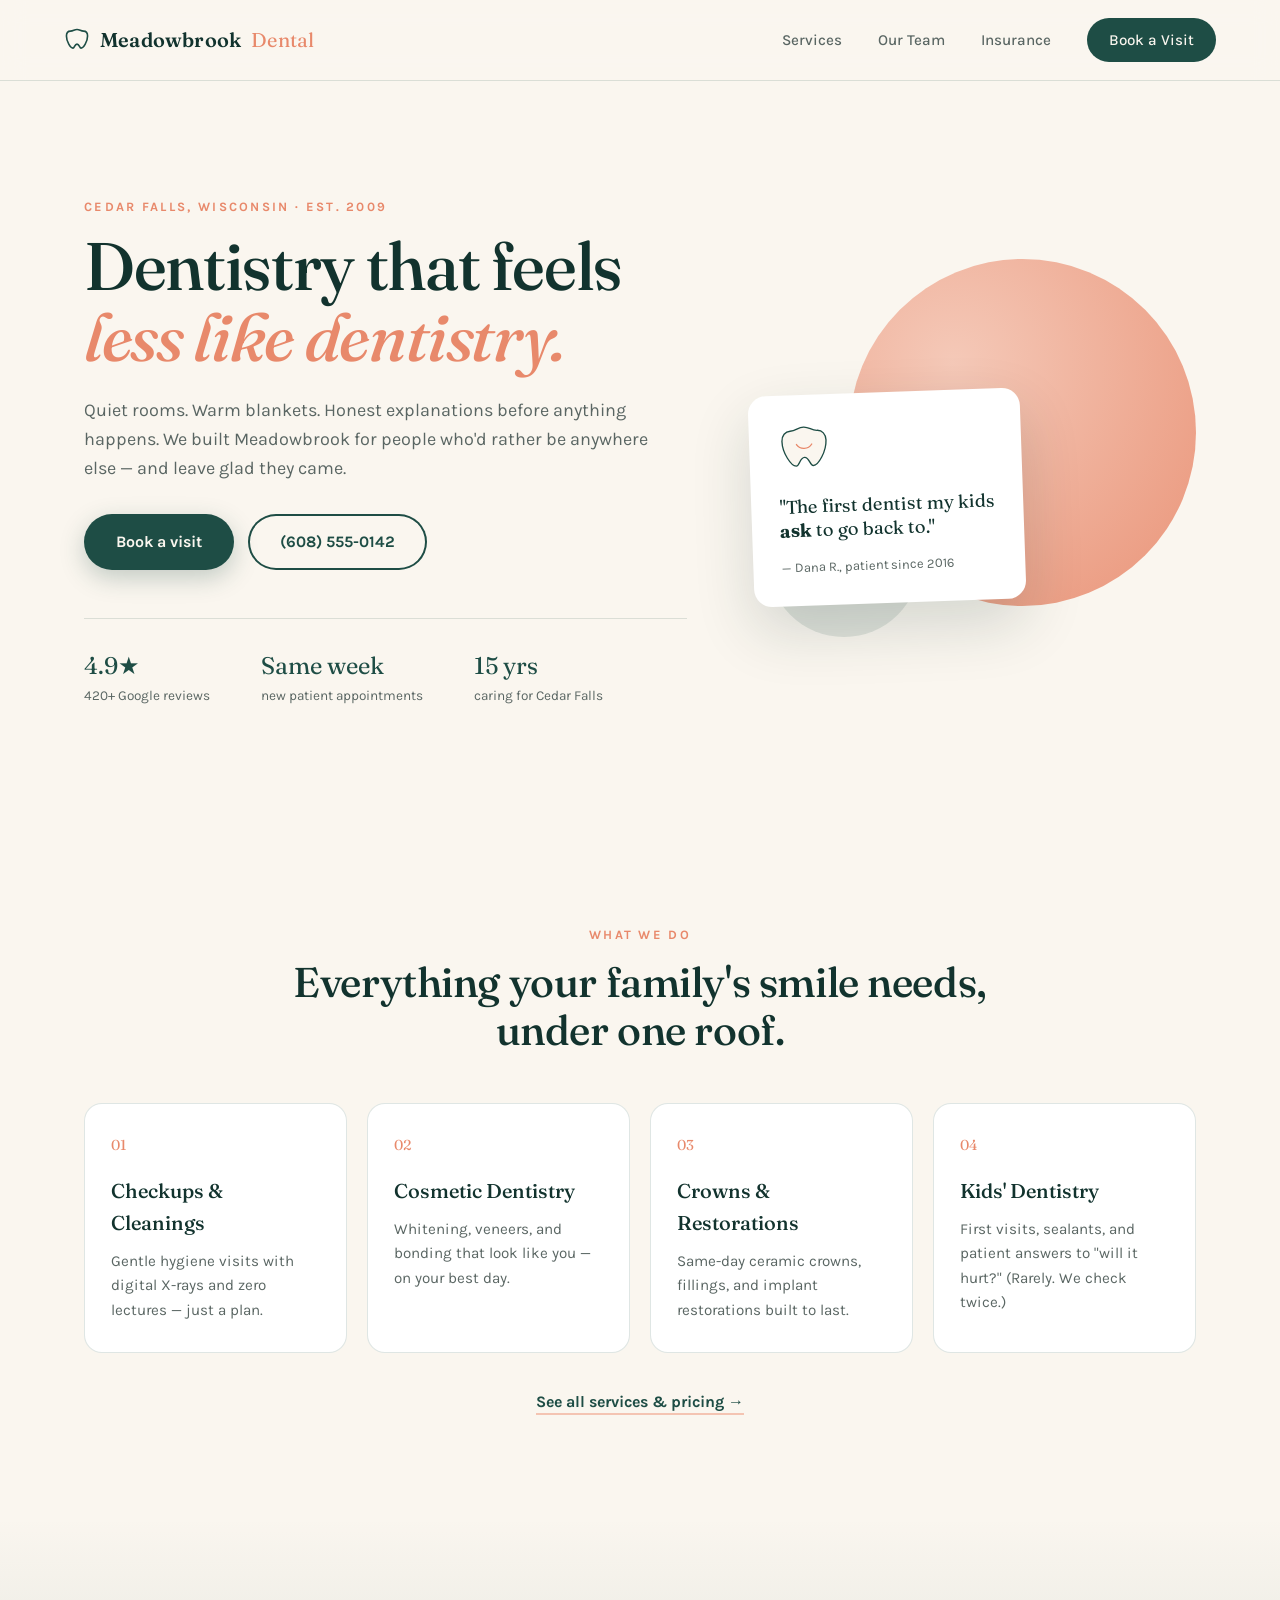
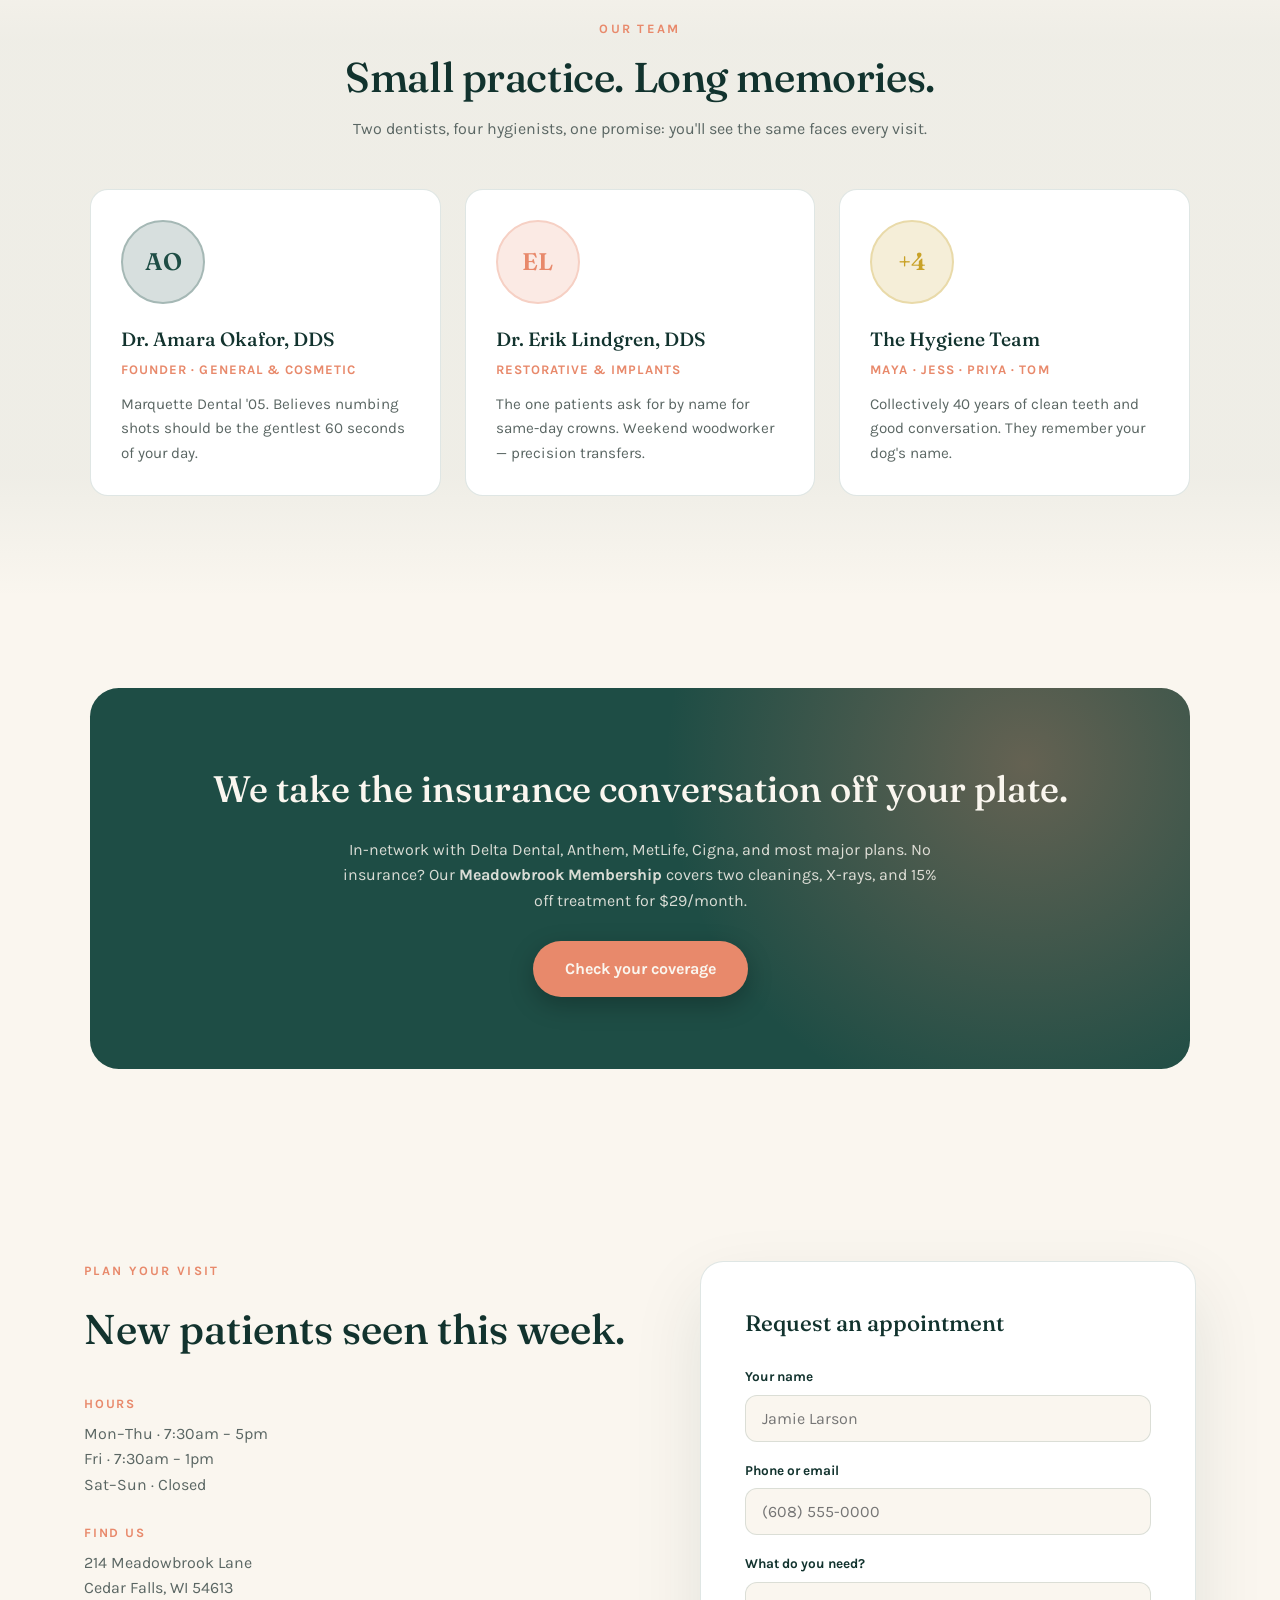
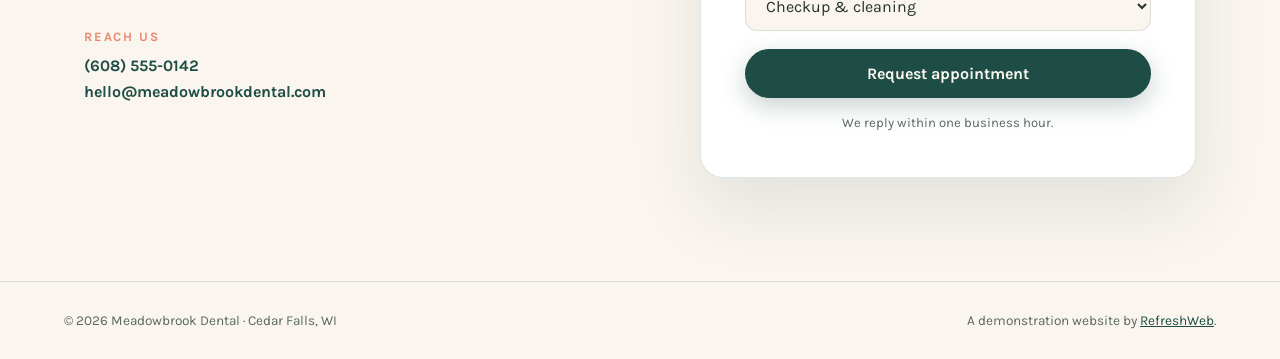
==== index.html @ e70c428e "Initial site build Co-Authored-By: Claude Fable 5 <noreply@anthropic.com>" ====
<!DOCTYPE html>
<html lang="en">
<head>
  <meta charset="UTF-8">
  <meta name="viewport" content="width=device-width, initial-scale=1.0">
  <title>Meadowbrook Dental — Gentle, modern dentistry in Cedar Falls</title>
  <meta name="description" content="Family and cosmetic dentistry in Cedar Falls, WI. Same-week appointments, most insurance accepted, and a team that remembers your name.">
  <link rel="preconnect" href="https://fonts.googleapis.com">
  <link rel="preconnect" href="https://fonts.gstatic.com" crossorigin>
  <link href="https://fonts.googleapis.com/css2?family=Fraunces:opsz,wght@9..144,300;9..144,400;9..144,500;9..144,600&family=Karla:wght@400;500;700&display=swap" rel="stylesheet">
  <link rel="stylesheet" href="styles.css">
  <script>document.documentElement.classList.add("js")</script>
</head>
<body>

  <header class="site-header" id="site-header">
    <a href="index.html" class="brand" id="brand-logo">
      <svg class="brand-mark" viewBox="0 0 32 32" aria-hidden="true">
        <path d="M16 3c-3.5 0-4.5 2-8 2C5 5 3 7.5 3 11c0 7 5 15 8 15 2 0 2-5 5-5s3 5 5 5c3 0 8-8 8-15 0-3.5-2-6-5-6-3.5 0-4.5-2-8-2z" fill="none" stroke="currentColor" stroke-width="2" stroke-linejoin="round"/>
      </svg>
      Meadowbrook<span>Dental</span>
    </a>
    <nav class="site-nav" id="site-nav">
      <a href="services.html">Services</a>
      <a href="index.html#home-team">Our Team</a>
      <a href="index.html#home-insurance">Insurance</a>
      <a href="index.html#home-visit" class="nav-cta">Book a Visit</a>
    </nav>
    <button class="nav-toggle" id="nav-toggle" aria-label="Menu">
      <span></span><span></span>
    </button>
  </header>

  <main>

    <!-- ============ HERO ============ -->
    <section class="hero" id="home-hero">
      <div class="hero-inner">
        <p class="eyebrow reveal">Cedar Falls, Wisconsin · Est. 2009</p>
        <h1 class="reveal">Dentistry that feels<br><em>less like dentistry.</em></h1>
        <p class="hero-lede reveal">Quiet rooms. Warm blankets. Honest explanations before anything happens.
        We built Meadowbrook for people who'd rather be anywhere else — and leave glad they came.</p>
        <div class="hero-actions reveal">
          <a href="#home-visit" class="btn btn-primary">Book a visit</a>
          <a href="tel:+16085550142" class="btn btn-ghost">(608) 555-0142</a>
        </div>
        <dl class="hero-stats reveal">
          <div><dt>4.9★</dt><dd>420+ Google reviews</dd></div>
          <div><dt>Same week</dt><dd>new patient appointments</dd></div>
          <div><dt>15 yrs</dt><dd>caring for Cedar Falls</dd></div>
        </dl>
      </div>
      <div class="hero-art" aria-hidden="true">
        <div class="art-circle art-circle-1"></div>
        <div class="art-circle art-circle-2"></div>
        <div class="art-card">
          <svg viewBox="0 0 120 120" class="art-tooth">
            <path d="M60 14c-13 0-17 8-30 8-11 0-19 9-19 22 0 26 19 56 30 56 8 0 8-19 19-19s11 19 19 19c11 0 30-30 30-56 0-13-8-22-19-22-13 0-17-8-30-8z"
              fill="var(--cream)" stroke="var(--spruce)" stroke-width="3" stroke-linejoin="round"/>
            <path d="M43 52c4 6 10 9 17 9s13-3 17-9" fill="none" stroke="var(--coral)" stroke-width="3" stroke-linecap="round"/>
          </svg>
          <p>"The first dentist my kids<br><strong>ask</strong> to go back to."</p>
          <span>— Dana R., patient since 2016</span>
        </div>
      </div>
    </section>

    <!-- ============ SERVICES ============ -->
    <section class="services" id="home-services">
      <div class="section-head">
        <p class="eyebrow reveal">What we do</p>
        <h2 class="reveal">Everything your family's smile needs, under one roof.</h2>
      </div>
      <div class="services-grid">
        <a class="service-card reveal" href="services.html#svc-checkups">
          <span class="service-num">01</span>
          <h3>Checkups &amp; Cleanings</h3>
          <p>Gentle hygiene visits with digital X-rays and zero lectures — just a plan.</p>
        </a>
        <a class="service-card reveal" href="services.html#svc-cosmetic">
          <span class="service-num">02</span>
          <h3>Cosmetic Dentistry</h3>
          <p>Whitening, veneers, and bonding that look like you — on your best day.</p>
        </a>
        <a class="service-card reveal" href="services.html#svc-restorative">
          <span class="service-num">03</span>
          <h3>Crowns &amp; Restorations</h3>
          <p>Same-day ceramic crowns, fillings, and implant restorations built to last.</p>
        </a>
        <a class="service-card reveal" href="services.html#svc-kids">
          <span class="service-num">04</span>
          <h3>Kids' Dentistry</h3>
          <p>First visits, sealants, and patient answers to "will it hurt?" (Rarely. We check twice.)</p>
        </a>
      </div>
      <a href="services.html" class="text-link reveal">See all services &amp; pricing →</a>
    </section>

    <!-- ============ TEAM ============ -->
    <section class="team" id="home-team">
      <div class="section-head">
        <p class="eyebrow reveal">Our team</p>
        <h2 class="reveal">Small practice. Long memories.</h2>
        <p class="section-lede reveal">Two dentists, four hygienists, one promise: you'll see the same faces every visit.</p>
      </div>
      <div class="team-grid">
        <article class="team-card reveal" id="team-dr-okafor">
          <div class="team-photo" style="--tint: var(--spruce)"><span>AO</span></div>
          <h3>Dr. Amara Okafor, DDS</h3>
          <p class="team-role">Founder · General &amp; Cosmetic</p>
          <p>Marquette Dental '05. Believes numbing shots should be the gentlest 60 seconds of your day.</p>
        </article>
        <article class="team-card reveal" id="team-dr-lindgren">
          <div class="team-photo" style="--tint: var(--coral)"><span>EL</span></div>
          <h3>Dr. Erik Lindgren, DDS</h3>
          <p class="team-role">Restorative &amp; Implants</p>
          <p>The one patients ask for by name for same-day crowns. Weekend woodworker — precision transfers.</p>
        </article>
        <article class="team-card reveal" id="team-hygiene">
          <div class="team-photo" style="--tint: var(--gold)"><span>+4</span></div>
          <h3>The Hygiene Team</h3>
          <p class="team-role">Maya · Jess · Priya · Tom</p>
          <p>Collectively 40 years of clean teeth and good conversation. They remember your dog's name.</p>
        </article>
      </div>
    </section>

    <!-- ============ INSURANCE ============ -->
    <section class="insurance" id="home-insurance">
      <div class="insurance-inner reveal">
        <h2>We take the insurance conversation off your plate.</h2>
        <p>In-network with Delta Dental, Anthem, MetLife, Cigna, and most major plans.
          No insurance? Our <strong>Meadowbrook Membership</strong> covers two cleanings,
          X-rays, and 15% off treatment for $29/month.</p>
        <a href="#home-visit" class="btn btn-primary">Check your coverage</a>
      </div>
    </section>

    <!-- ============ VISIT / CONTACT ============ -->
    <section class="visit" id="home-visit">
      <div class="visit-info">
        <p class="eyebrow reveal">Plan your visit</p>
        <h2 class="reveal">New patients seen this week.</h2>
        <div class="visit-details reveal" id="home-hours">
          <div>
            <h4>Hours</h4>
            <p>Mon–Thu · 7:30am – 5pm<br>Fri · 7:30am – 1pm<br>Sat–Sun · Closed</p>
          </div>
          <div>
            <h4>Find us</h4>
            <p id="home-address">214 Meadowbrook Lane<br>Cedar Falls, WI 54613</p>
          </div>
          <div>
            <h4>Reach us</h4>
            <p><a href="tel:+16085550142">(608) 555-0142</a><br><a href="mailto:hello@meadowbrookdental.com">hello@meadowbrookdental.com</a></p>
          </div>
        </div>
      </div>
      <form class="visit-form reveal" id="booking-form">
        <h3>Request an appointment</h3>
        <label>Your name<input type="text" name="name" required placeholder="Jamie Larson"></label>
        <label>Phone or email<input type="text" name="contact" required placeholder="(608) 555-0000"></label>
        <label>What do you need?
          <select name="type">
            <option>Checkup &amp; cleaning</option>
            <option>Something hurts</option>
            <option>Cosmetic consultation</option>
            <option>New patient visit</option>
          </select>
        </label>
        <button type="submit" class="btn btn-primary btn-block">Request appointment</button>
        <p class="form-note">We reply within one business hour.</p>
      </form>
    </section>

  </main>

  <footer class="site-footer">
    <p id="footer-copyright">© <span id="year"></span> Meadowbrook Dental · Cedar Falls, WI</p>
    <p class="footer-fine">A demonstration website by <a href="https://refreshweb.io">RefreshWeb</a>.</p>
  </footer>

  <script src="app.js"></script>
</body>
</html>
---- styles.css ----
/* ————— Meadowbrook Dental — calm editorial —————
   Palette: warm cream / deep spruce / soft coral / muted gold
   Type: Fraunces (display) + Karla (body)                    */

:root {
  --cream:      #FAF6EF;
  --cream-deep: #F1EADF;
  --spruce:     #1E4D45;
  --spruce-ink: #12332E;
  --coral:      #E8896B;
  --coral-soft: #F4C4B2;
  --gold:       #C9A227;
  --ink:        #26302E;
  --ink-soft:   #5A6663;
  --line:       rgba(30, 77, 69, 0.14);
  --radius:     18px;
  --font-display: "Fraunces", Georgia, serif;
  --font-body:    "Karla", -apple-system, sans-serif;
}

* { margin: 0; padding: 0; box-sizing: border-box; }

html { scroll-behavior: smooth; }

body {
  font-family: var(--font-body);
  background: var(--cream);
  color: var(--ink);
  line-height: 1.6;
  -webkit-font-smoothing: antialiased;
}

h1, h2, h3 { font-family: var(--font-display); font-weight: 500; color: var(--spruce-ink); }

em { font-style: italic; color: var(--coral); }

a { color: inherit; }

/* ————— Header ————— */
.site-header {
  position: sticky; top: 0; z-index: 40;
  display: flex; align-items: center; justify-content: space-between;
  padding: 18px clamp(20px, 5vw, 64px);
  background: color-mix(in srgb, var(--cream) 88%, transparent);
  backdrop-filter: blur(12px);
  border-bottom: 1px solid var(--line);
}

.brand {
  display: flex; align-items: center; gap: 10px;
  font-family: var(--font-display); font-size: 1.25rem; font-weight: 600;
  color: var(--spruce-ink); text-decoration: none; letter-spacing: 0.01em;
}
.brand span { color: var(--coral); font-weight: 400; }
.brand-mark { width: 26px; height: 26px; color: var(--spruce); }

.site-nav { display: flex; align-items: center; gap: clamp(18px, 3vw, 36px); }
.site-nav a {
  text-decoration: none; font-weight: 500; font-size: 0.95rem; color: var(--ink-soft);
  transition: color 0.2s;
}
.site-nav a:hover { color: var(--spruce); }

.nav-cta {
  color: var(--cream) !important;
  background: var(--spruce);
  padding: 10px 22px; border-radius: 999px;
  transition: transform 0.2s ease, background 0.2s !important;
}
.nav-cta:hover { background: var(--spruce-ink); transform: translateY(-1px); }

.nav-toggle { display: none; }

/* ————— Buttons ————— */
.btn {
  display: inline-block; text-decoration: none; text-align: center;
  font-family: var(--font-body); font-weight: 700; font-size: 1rem;
  padding: 15px 32px; border-radius: 999px; border: none; cursor: pointer;
  transition: transform 0.2s ease, box-shadow 0.2s ease, background 0.2s;
}
.btn-primary {
  background: var(--spruce); color: var(--cream);
  box-shadow: 0 8px 24px rgba(30, 77, 69, 0.25);
}
.btn-primary:hover { background: var(--spruce-ink); transform: translateY(-2px); }
.btn-ghost {
  background: transparent; color: var(--spruce);
  box-shadow: inset 0 0 0 2px var(--spruce);
}
.btn-ghost:hover { background: rgba(30, 77, 69, 0.06); }
.btn-block { width: 100%; }

.eyebrow {
  font-size: 0.8rem; font-weight: 700; letter-spacing: 0.18em;
  text-transform: uppercase; color: var(--coral);
  margin-bottom: 14px;
}

.text-link {
  font-weight: 700; color: var(--spruce); text-decoration: none;
  border-bottom: 2px solid var(--coral-soft); padding-bottom: 2px;
  transition: border-color 0.2s;
}
.text-link:hover { border-color: var(--coral); }

/* ————— Hero ————— */
.hero {
  display: grid; grid-template-columns: 1.15fr 0.85fr; align-items: center;
  gap: clamp(24px, 5vw, 72px);
  padding: clamp(56px, 9vw, 120px) clamp(20px, 5vw, 64px);
  max-width: 1240px; margin: 0 auto;
}

.hero h1 {
  font-size: clamp(2.4rem, 5.4vw, 4.2rem);
  line-height: 1.05; letter-spacing: -0.02em; margin-bottom: 24px;
}

.hero-lede {
  font-size: 1.125rem; color: var(--ink-soft); max-width: 52ch; margin-bottom: 32px;
}

.hero-actions { display: flex; gap: 14px; flex-wrap: wrap; margin-bottom: 48px; }

.hero-stats {
  display: flex; gap: clamp(24px, 4vw, 56px); flex-wrap: wrap;
  border-top: 1px solid var(--line); padding-top: 28px;
}
.hero-stats dt { font-family: var(--font-display); font-size: 1.5rem; color: var(--spruce); }
.hero-stats dd { font-size: 0.85rem; color: var(--ink-soft); }

/* hero art */
.hero-art { position: relative; min-height: 420px; }
.art-circle { position: absolute; border-radius: 50%; }
.art-circle-1 {
  width: 78%; aspect-ratio: 1; right: 0; top: 4%;
  background: radial-gradient(circle at 30% 30%, var(--coral-soft), var(--coral));
  opacity: 0.9;
}
.art-circle-2 {
  width: 34%; aspect-ratio: 1; left: 4%; bottom: 6%;
  background: var(--spruce); opacity: 0.12;
}
.art-card {
  position: absolute; left: 0; bottom: 14%;
  background: #fff; border-radius: var(--radius);
  padding: 26px 28px; max-width: 300px;
  box-shadow: 0 24px 60px rgba(18, 51, 46, 0.16);
  transform: rotate(-2deg);
}
.art-tooth { width: 54px; margin-bottom: 12px; }
.art-card p { font-family: var(--font-display); font-size: 1.15rem; line-height: 1.35; color: var(--spruce-ink); margin-bottom: 10px; }
.art-card span { font-size: 0.82rem; color: var(--ink-soft); }

/* ————— Sections shared ————— */
section { scroll-margin-top: 90px; }

.section-head { max-width: 720px; margin: 0 auto 48px; text-align: center; }
.section-head h2 { font-size: clamp(1.8rem, 3.6vw, 2.6rem); line-height: 1.15; letter-spacing: -0.01em; }
.section-lede { color: var(--ink-soft); margin-top: 14px; }

/* ————— Services ————— */
.services { padding: clamp(56px, 8vw, 110px) clamp(20px, 5vw, 64px); max-width: 1240px; margin: 0 auto; text-align: center; }

.services-grid {
  display: grid; grid-template-columns: repeat(auto-fit, minmax(240px, 1fr));
  gap: 20px; margin-bottom: 36px; text-align: left;
}

.service-card {
  background: #fff; border-radius: var(--radius); padding: 30px 26px;
  text-decoration: none; border: 1px solid var(--line);
  transition: transform 0.25s ease, box-shadow 0.25s ease;
}
.service-card:hover { transform: translateY(-6px); box-shadow: 0 20px 44px rgba(18, 51, 46, 0.12); }
.service-num {
  font-family: var(--font-display); font-size: 0.9rem; color: var(--coral);
  display: block; margin-bottom: 18px;
}
.service-card h3 { font-size: 1.25rem; margin-bottom: 10px; }
.service-card p { font-size: 0.95rem; color: var(--ink-soft); }

/* ————— Team ————— */
.team {
  background: linear-gradient(180deg, transparent, rgba(30, 77, 69, 0.05) 18%, rgba(30, 77, 69, 0.05) 82%, transparent);
  padding: clamp(56px, 8vw, 110px) clamp(20px, 5vw, 64px);
}
.team-grid {
  display: grid; grid-template-columns: repeat(auto-fit, minmax(260px, 1fr));
  gap: 24px; max-width: 1100px; margin: 0 auto;
}
.team-card { background: #fff; border-radius: var(--radius); padding: 30px; border: 1px solid var(--line); }
.team-photo {
  width: 84px; height: 84px; border-radius: 50%;
  background: color-mix(in srgb, var(--tint) 18%, #fff);
  color: var(--tint);
  display: grid; place-items: center;
  font-family: var(--font-display); font-size: 1.5rem; font-weight: 600;
  margin-bottom: 20px; border: 2px solid color-mix(in srgb, var(--tint) 40%, #fff);
}
.team-card h3 { font-size: 1.2rem; margin-bottom: 4px; }
.team-role { font-size: 0.82rem; font-weight: 700; letter-spacing: 0.08em; text-transform: uppercase; color: var(--coral); margin-bottom: 12px; }
.team-card > p:last-child { font-size: 0.95rem; color: var(--ink-soft); }

/* ————— Insurance band ————— */
.insurance { padding: clamp(48px, 7vw, 90px) clamp(20px, 5vw, 64px); }
.insurance-inner {
  max-width: 1100px; margin: 0 auto; text-align: center;
  background: var(--spruce); color: var(--cream);
  border-radius: calc(var(--radius) * 1.6);
  padding: clamp(40px, 6vw, 72px) clamp(24px, 5vw, 80px);
  position: relative; overflow: hidden;
}
.insurance-inner::before {
  content: ""; position: absolute; inset: 0;
  background: radial-gradient(600px circle at 85% 20%, rgba(232, 137, 107, 0.35), transparent 60%);
}
.insurance-inner > * { position: relative; }
.insurance-inner h2 { color: var(--cream); font-size: clamp(1.6rem, 3.2vw, 2.3rem); margin-bottom: 18px; }
.insurance-inner p { max-width: 60ch; margin: 0 auto 28px; color: rgba(250, 246, 239, 0.85); }
.insurance-inner .btn-primary { background: var(--coral); box-shadow: 0 8px 24px rgba(0,0,0,0.25); }
.insurance-inner .btn-primary:hover { background: #d9744f; }

/* ————— Visit ————— */
.visit {
  display: grid; grid-template-columns: 1fr 0.9fr;
  gap: clamp(32px, 5vw, 72px);
  padding: clamp(56px, 8vw, 110px) clamp(20px, 5vw, 64px);
  max-width: 1240px; margin: 0 auto;
}
.visit h2 { font-size: clamp(1.9rem, 3.6vw, 2.6rem); margin-bottom: 32px; }
.visit-details { display: grid; gap: 26px; }
.visit-details h4 {
  font-family: var(--font-body); font-size: 0.8rem; font-weight: 700;
  letter-spacing: 0.14em; text-transform: uppercase; color: var(--coral); margin-bottom: 6px;
}
.visit-details p { color: var(--ink-soft); }
.visit-details a { color: var(--spruce); font-weight: 700; text-decoration: none; }

.visit-form {
  background: #fff; border-radius: calc(var(--radius) * 1.3);
  padding: clamp(28px, 4vw, 44px);
  border: 1px solid var(--line);
  box-shadow: 0 30px 70px rgba(18, 51, 46, 0.1);
  align-self: start;
}
.visit-form h3 { font-size: 1.4rem; margin-bottom: 24px; }
.visit-form label { display: block; font-size: 0.85rem; font-weight: 700; color: var(--spruce-ink); margin-bottom: 18px; }
.visit-form input, .visit-form select {
  width: 100%; margin-top: 7px;
  font-family: var(--font-body); font-size: 1rem; color: var(--ink);
  padding: 13px 16px; border-radius: 12px;
  border: 1.5px solid var(--line); background: var(--cream);
  transition: border-color 0.2s;
}
.visit-form input:focus, .visit-form select:focus { outline: none; border-color: var(--spruce); }
.form-note { text-align: center; font-size: 0.82rem; color: var(--ink-soft); margin-top: 14px; }

.visit-form.sent { text-align: center; }
.visit-form .sent-msg { font-family: var(--font-display); font-size: 1.3rem; color: var(--spruce); padding: 40px 0; }

/* ————— Footer ————— */
.site-footer {
  border-top: 1px solid var(--line);
  padding: 28px clamp(20px, 5vw, 64px);
  display: flex; justify-content: space-between; flex-wrap: wrap; gap: 10px;
  font-size: 0.85rem; color: var(--ink-soft);
}
.footer-fine a { color: var(--spruce); }

/* ————— Services page ————— */
.page-hero { padding: clamp(48px, 7vw, 90px) clamp(20px, 5vw, 64px) 0; max-width: 900px; margin: 0 auto; text-align: center; }
.page-hero h1 { font-size: clamp(2.2rem, 4.5vw, 3.4rem); letter-spacing: -0.02em; margin-bottom: 16px; }
.page-hero p { color: var(--ink-soft); max-width: 56ch; margin: 0 auto; }

.service-detail {
  display: grid; grid-template-columns: 0.9fr 1.1fr; gap: clamp(24px, 5vw, 64px);
  max-width: 1100px; margin: 0 auto;
  padding: clamp(40px, 6vw, 72px) clamp(20px, 5vw, 64px);
  border-bottom: 1px solid var(--line); align-items: start;
}
.service-detail:last-of-type { border-bottom: none; }
.service-detail h2 { font-size: clamp(1.6rem, 3vw, 2.2rem); position: sticky; top: 110px; }
.service-detail h2 small { display: block; font-family: var(--font-body); font-size: 0.8rem; font-weight: 700; letter-spacing: 0.16em; text-transform: uppercase; color: var(--coral); margin-bottom: 10px; }
.service-detail ul { list-style: none; display: grid; gap: 14px; }
.service-detail li {
  background: #fff; border: 1px solid var(--line); border-radius: 14px;
  padding: 18px 22px; display: flex; justify-content: space-between; gap: 16px; align-items: baseline;
}
.service-detail li strong { color: var(--spruce-ink); }
.service-detail li em { font-style: normal; color: var(--ink-soft); font-size: 0.9rem; white-space: nowrap; }

/* ————— Reveal animation ————— */
.js .reveal { opacity: 0; transform: translateY(22px); transition: opacity 0.7s ease, transform 0.7s ease; }
.reveal.in { opacity: 1; transform: none; }

/* ————— Mobile ————— */
@media (max-width: 860px) {
  .hero { grid-template-columns: 1fr; padding-top: 40px; }
  .hero-art { min-height: 340px; margin-top: 8px; }
  .visit { grid-template-columns: 1fr; }
  .service-detail { grid-template-columns: 1fr; }
  .service-detail h2 { position: static; }

  .site-nav {
    position: fixed; inset: 64px 0 auto 0; z-index: 39;
    flex-direction: column; align-items: stretch; gap: 0;
    background: var(--cream); border-bottom: 1px solid var(--line);
    display: none; padding: 8px 20px 20px;
  }
  .site-nav.open { display: flex; }
  .site-nav a { padding: 14px 4px; font-size: 1.05rem; border-bottom: 1px solid var(--line); }
  .site-nav a:last-child { border-bottom: none; }
  .nav-cta { text-align: center; margin-top: 12px; border-radius: 14px; }

  .nav-toggle {
    display: flex; flex-direction: column; gap: 5px;
    background: none; border: none; cursor: pointer; padding: 8px;
  }
  .nav-toggle span { width: 22px; height: 2px; background: var(--spruce-ink); transition: transform 0.2s; }
  .nav-toggle.open span:first-child { transform: translateY(3.5px) rotate(45deg); }
  .nav-toggle.open span:last-child { transform: translateY(-3.5px) rotate(-45deg); }
}
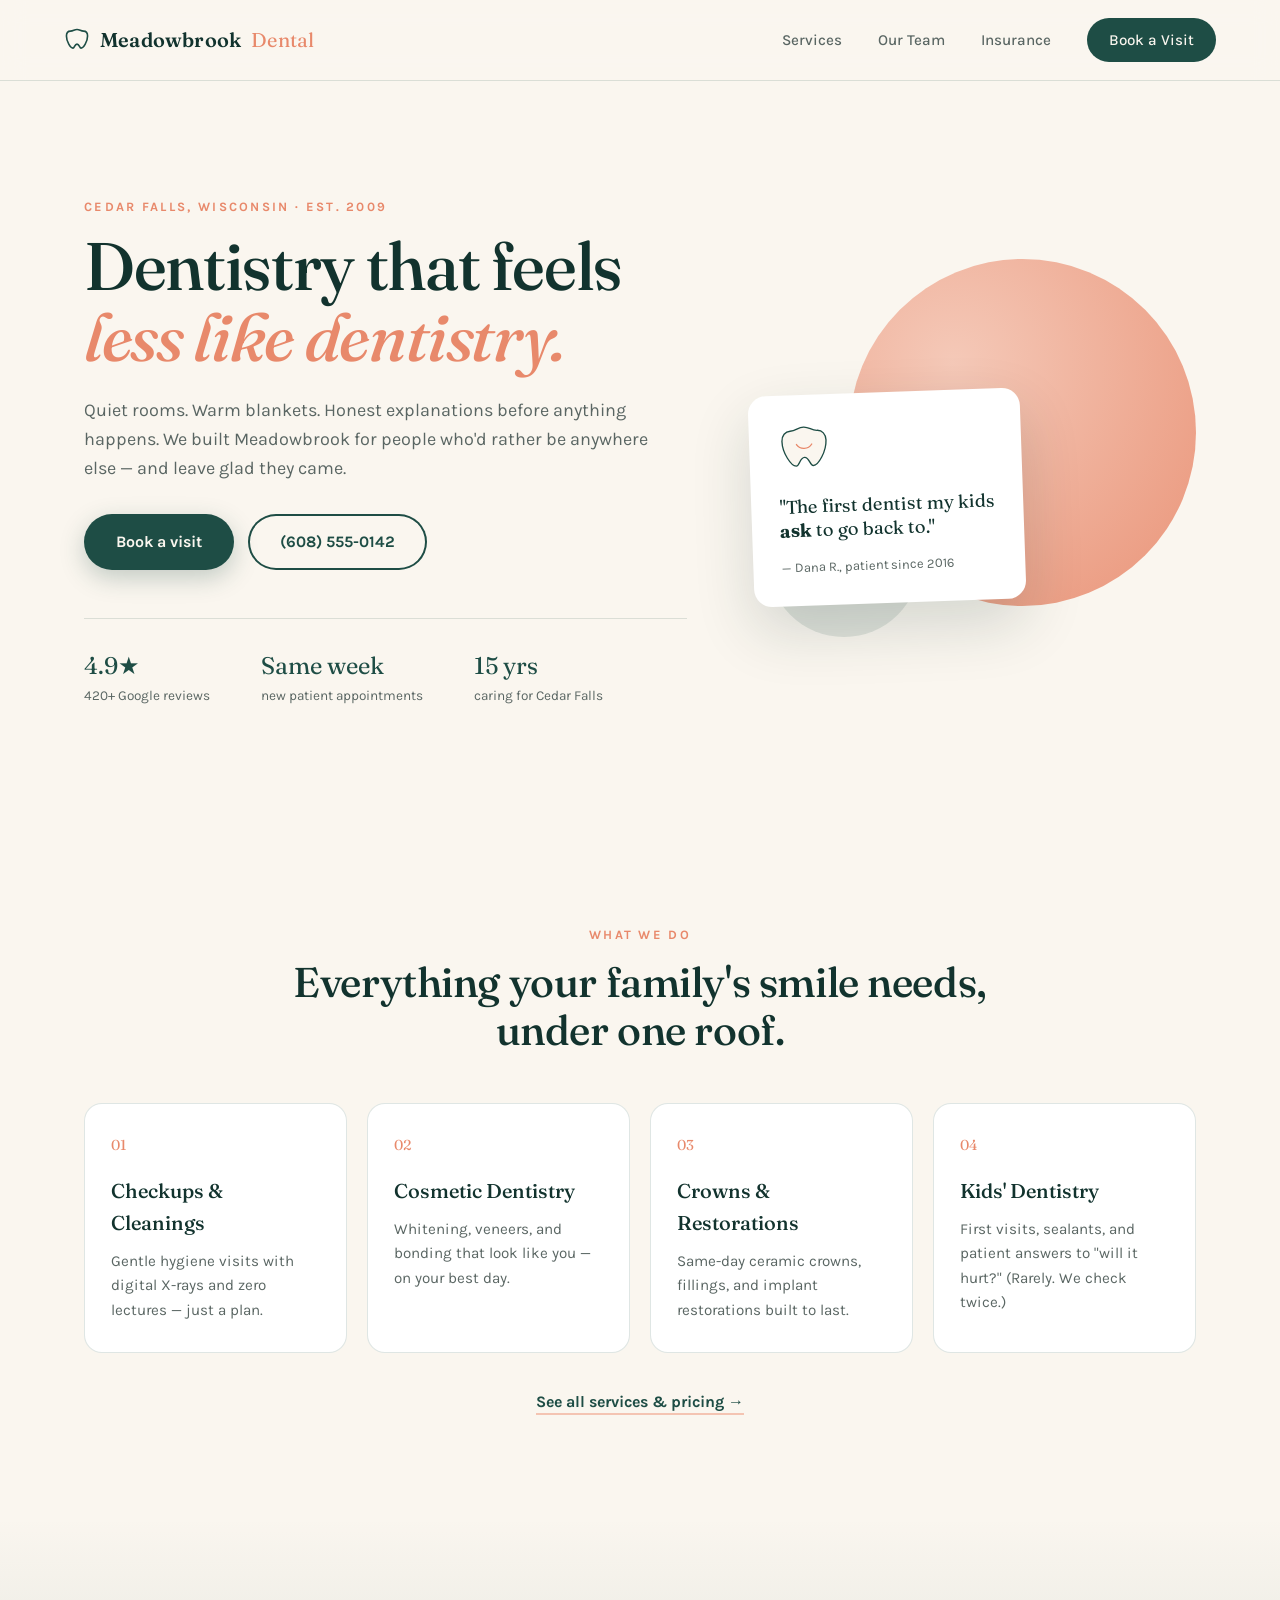
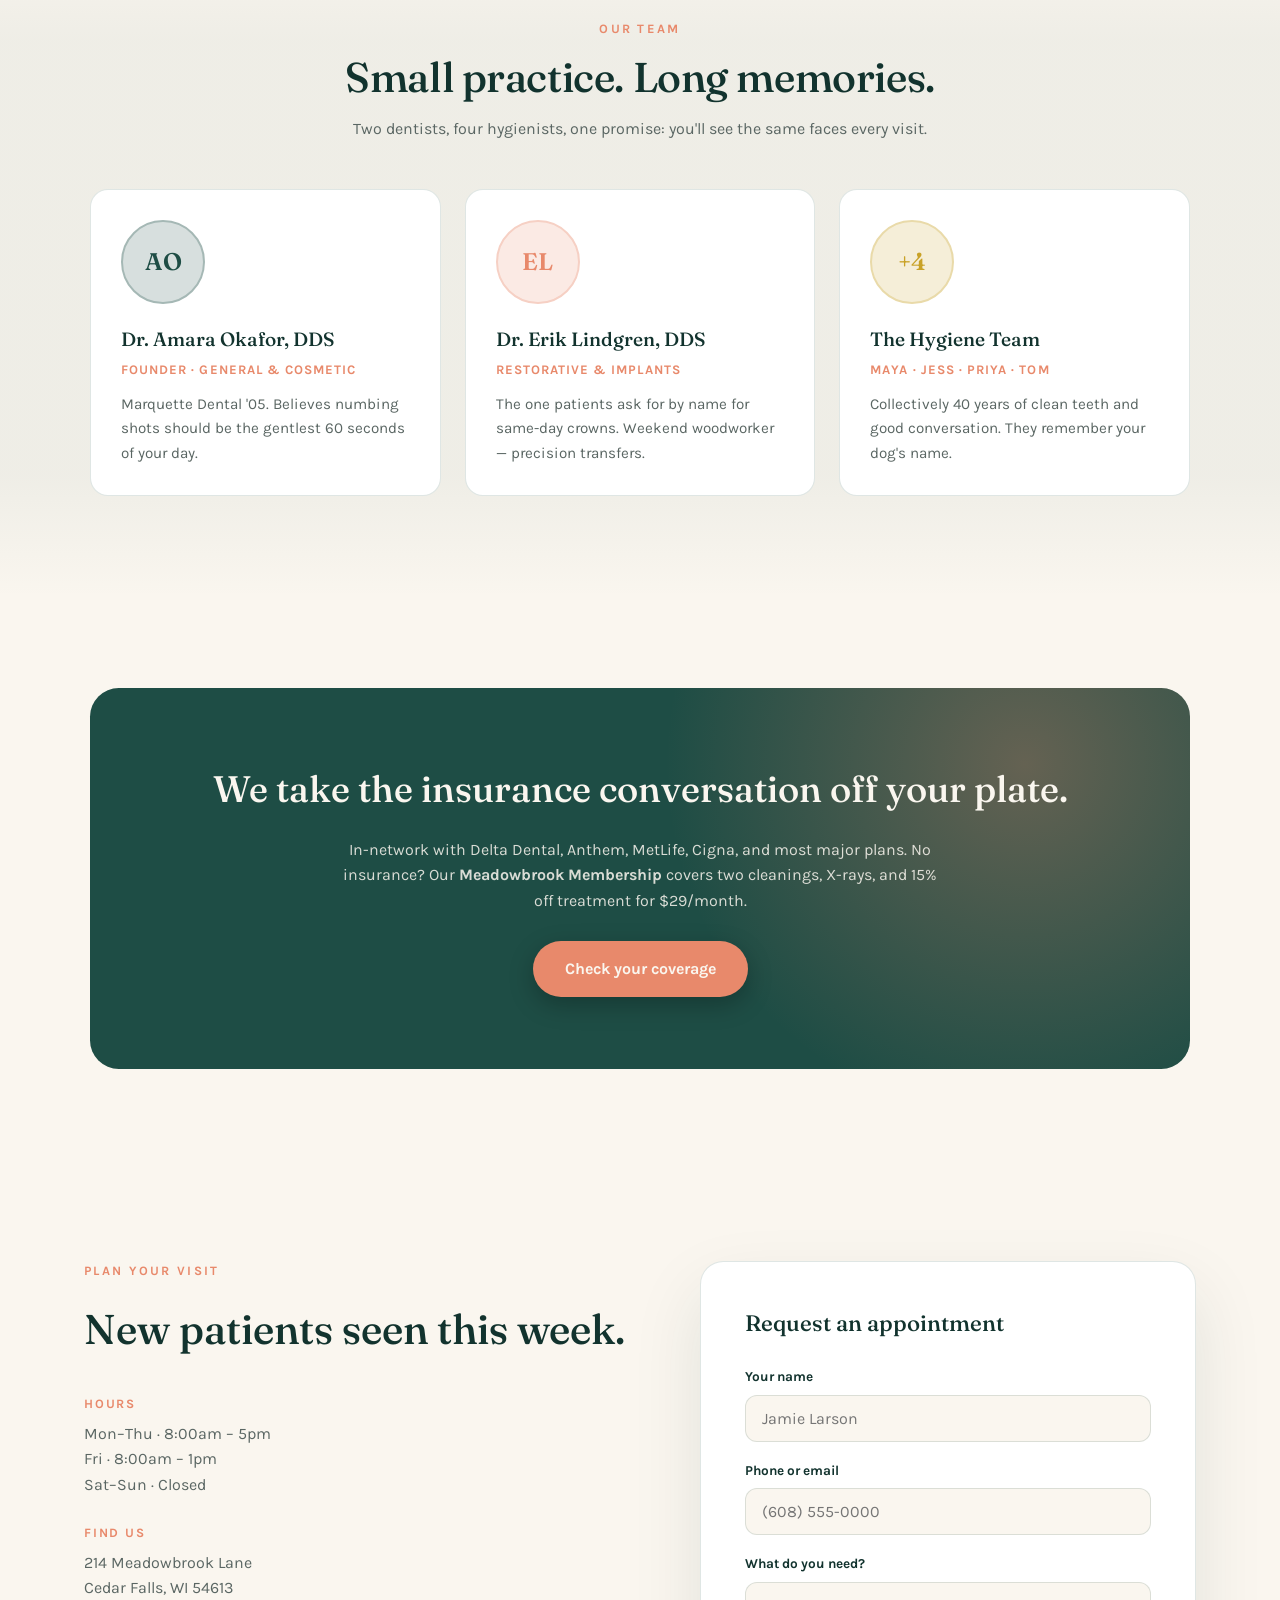
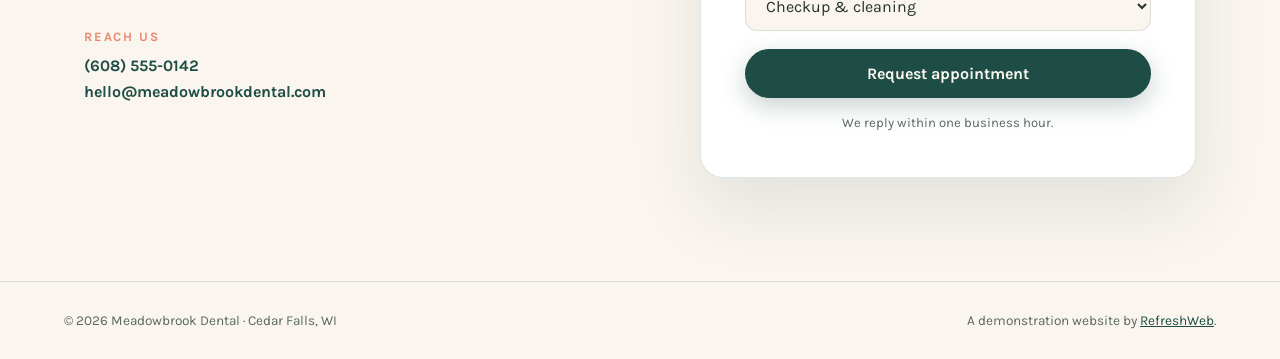
==== commit 30ea48f5: "RefreshWeb: Change opening hours from 7:30am to 8:00am in the visit/contact section" ====
--- a/index.html
+++ b/index.html
@@ -144,7 +144,7 @@
         <div class="visit-details reveal" id="home-hours">
           <div>
             <h4>Hours</h4>
-            <p>Mon–Thu · 7:30am – 5pm<br>Fri · 7:30am – 1pm<br>Sat–Sun · Closed</p>
+            <p>Mon–Thu · 8:00am – 5pm<br>Fri · 8:00am – 1pm<br>Sat–Sun · Closed</p>
           </div>
           <div>
             <h4>Find us</h4>
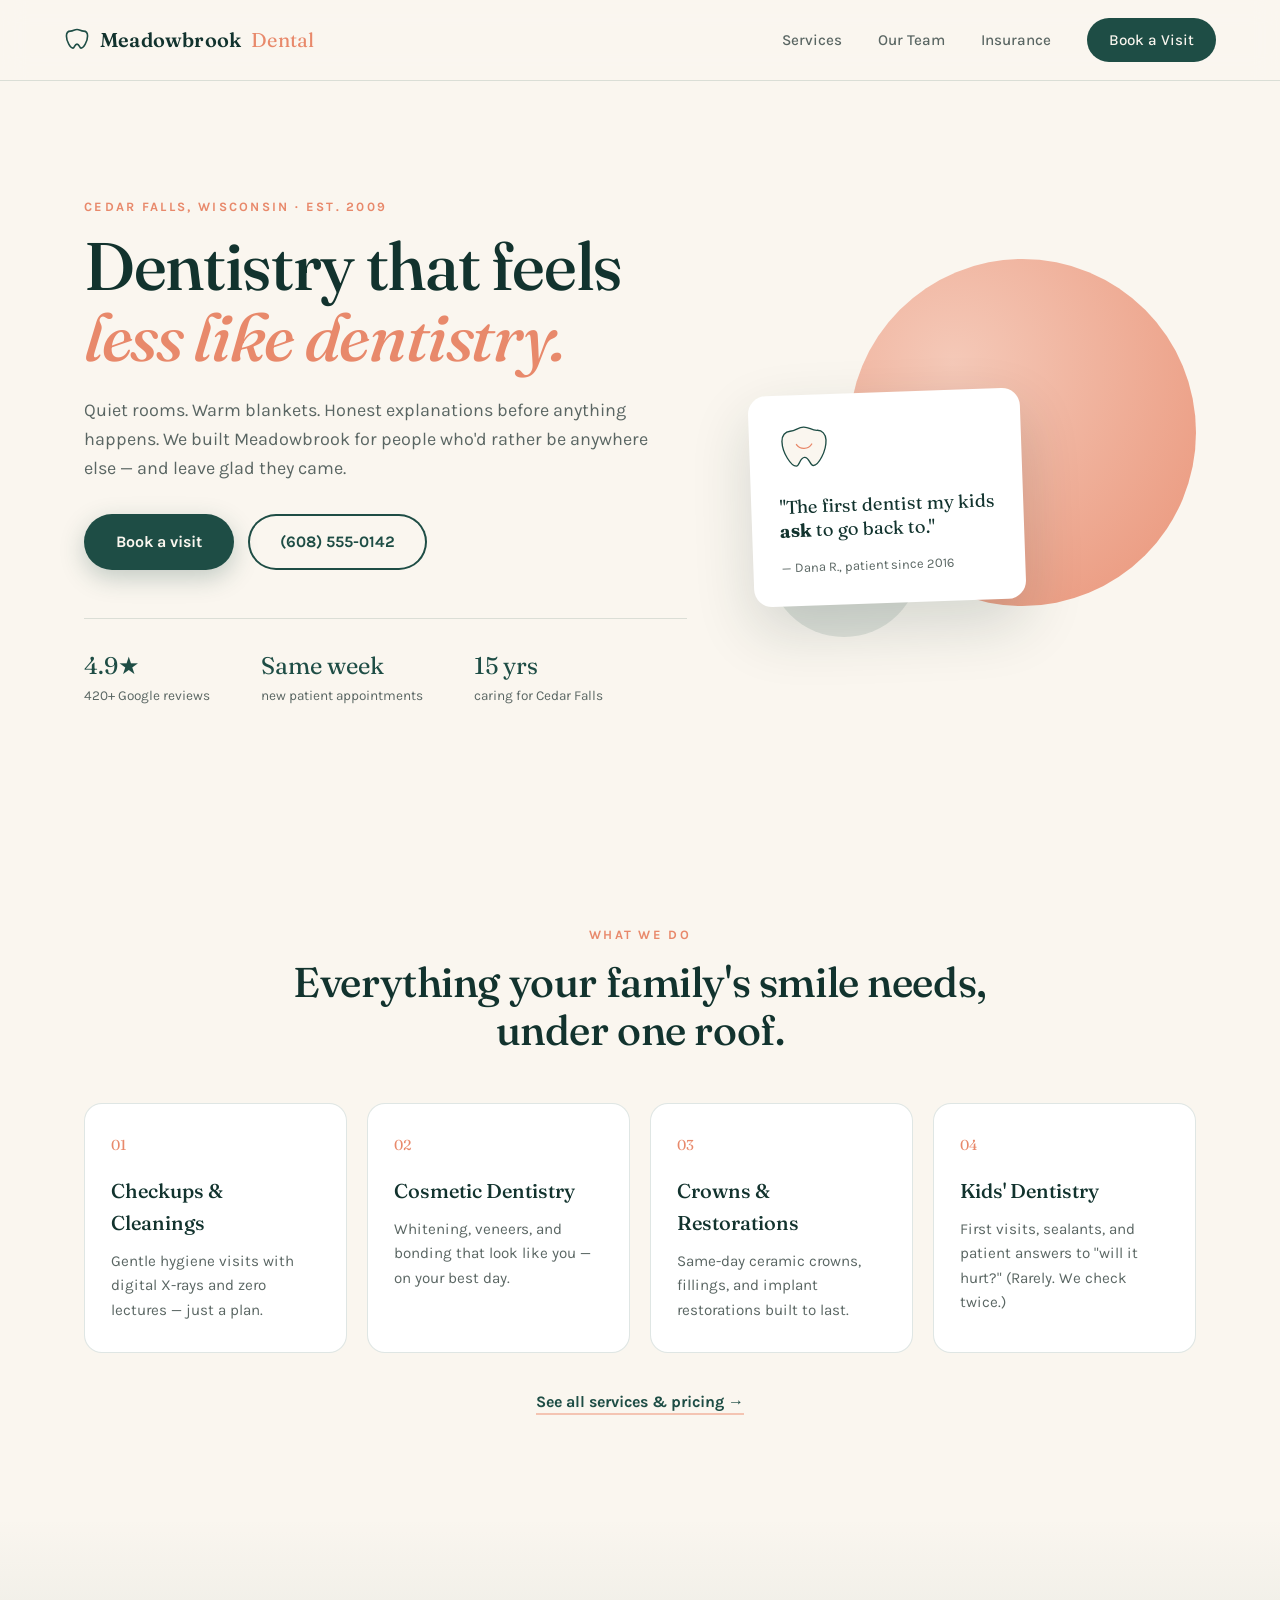
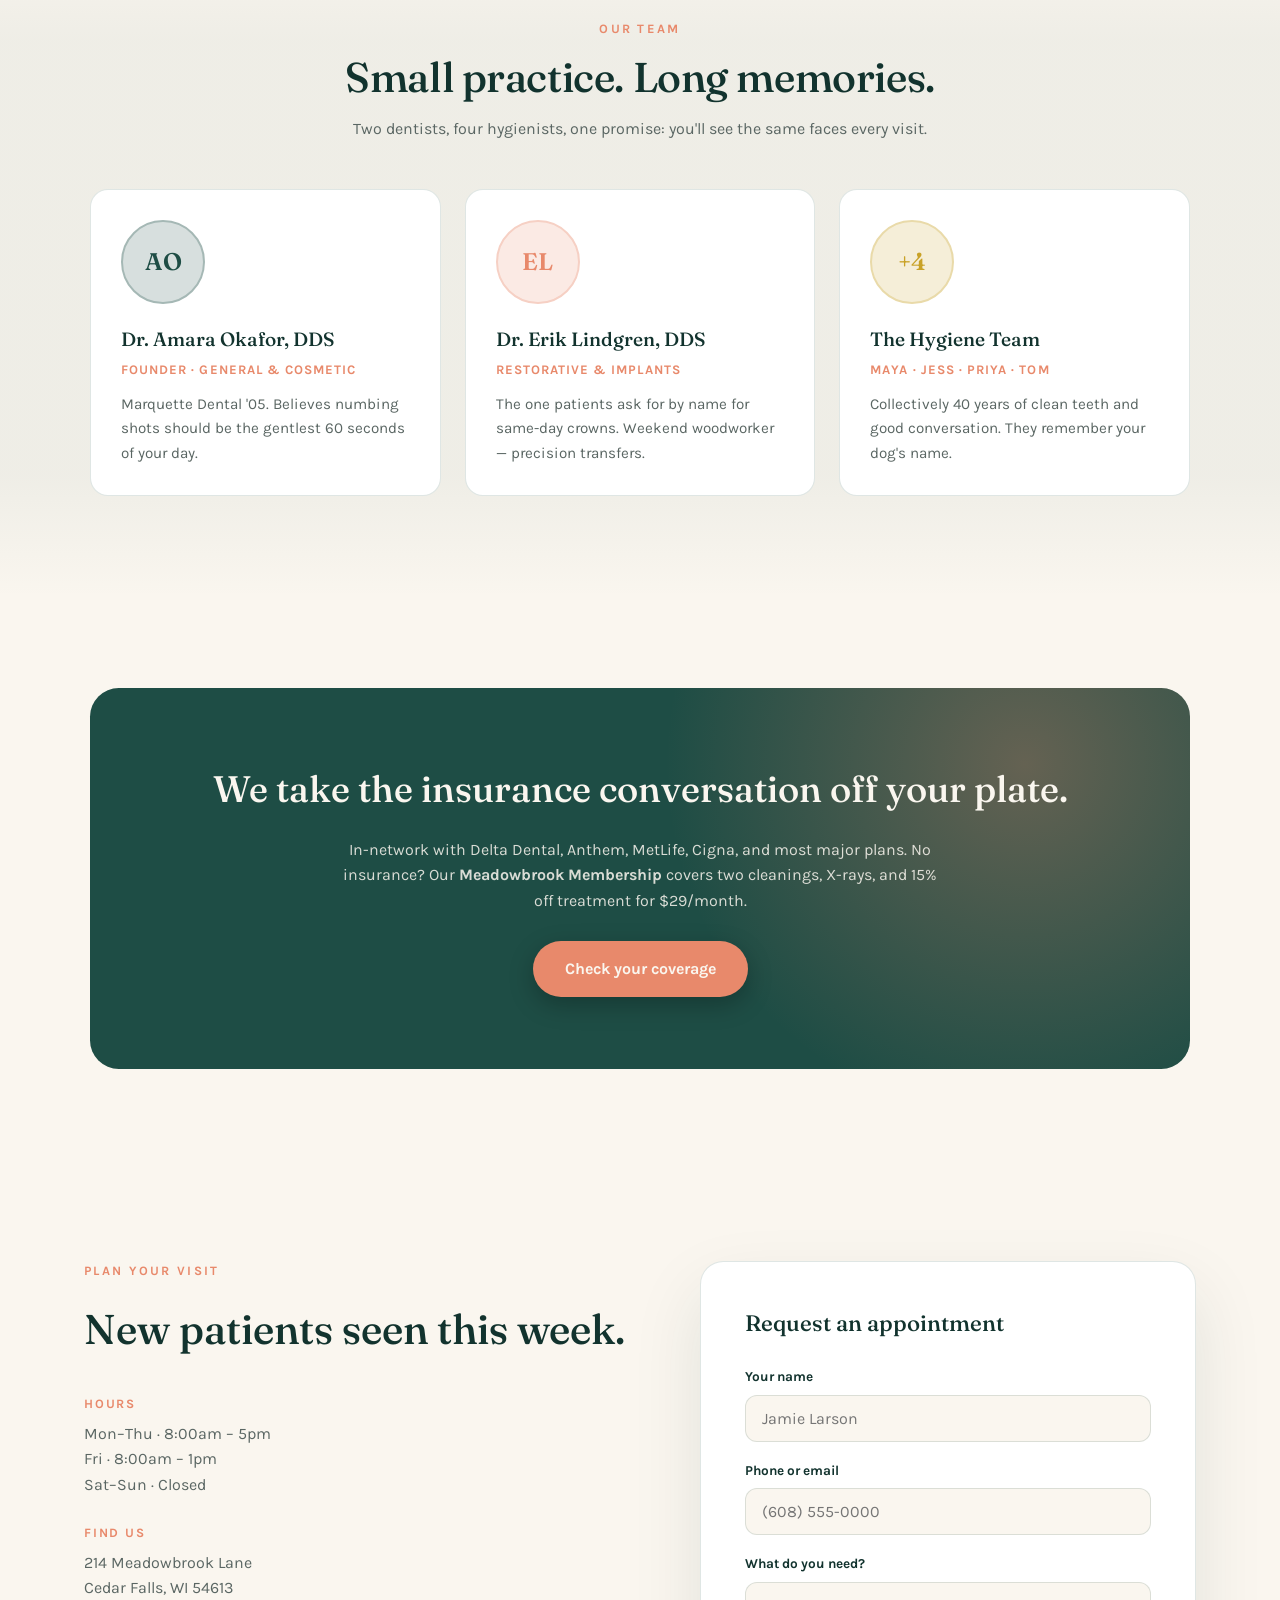
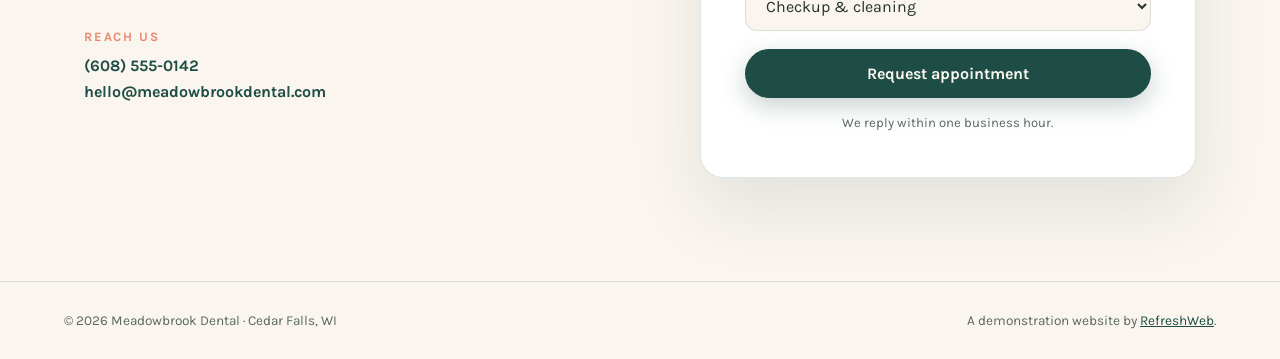
==== commit 03f6f1be: "Add explicit protected-logo marker and semantic alert tokens data-rw-protected="brand-logo" on the h" ====
--- a/index.html
+++ b/index.html
@@ -14,7 +14,7 @@
 <body>
 
   <header class="site-header" id="site-header">
-    <a href="index.html" class="brand" id="brand-logo">
+    <a href="index.html" class="brand" id="brand-logo" data-rw-protected="brand-logo">
       <svg class="brand-mark" viewBox="0 0 32 32" aria-hidden="true">
         <path d="M16 3c-3.5 0-4.5 2-8 2C5 5 3 7.5 3 11c0 7 5 15 8 15 2 0 2-5 5-5s3 5 5 5c3 0 8-8 8-15 0-3.5-2-6-5-6-3.5 0-4.5-2-8-2z" fill="none" stroke="currentColor" stroke-width="2" stroke-linejoin="round"/>
       </svg>
--- a/styles.css
+++ b/styles.css
@@ -14,6 +14,14 @@
   --ink-soft:   #5A6663;
   --line:       rgba(30, 77, 69, 0.14);
   --radius:     18px;
+
+  /* Semantic status tokens — derived from the site's own palette so
+     alerts/success/error states stay on-brand instead of using generic
+     red/green/yellow. */
+  --success: var(--spruce);   /* already reads as calm and trustworthy */
+  --warning: var(--gold);     /* existing warm gold */
+  --error:   #C94A3B;         /* deeper red-orange, distinct from decorative --coral */
+  --info:    var(--coral);    /* warm accent, already used for informative highlights */
   --font-display: "Fraunces", Georgia, serif;
   --font-body:    "Karla", -apple-system, sans-serif;
 }
@@ -37,13 +45,20 @@
 a { color: inherit; }
 
 /* ————— Header ————— */
+/* backdrop-filter lives on ::before (a sibling of .site-nav in the box
+   tree), NOT on .site-header itself — putting it on the header would make
+   the header the containing block for its fixed-position .site-nav child
+   on mobile, collapsing the full-screen menu to the header's own height. */
 .site-header {
   position: sticky; top: 0; z-index: 40;
   display: flex; align-items: center; justify-content: space-between;
   padding: 18px clamp(20px, 5vw, 64px);
+  border-bottom: 1px solid var(--line);
+}
+.site-header::before {
+  content: ""; position: absolute; inset: 0; z-index: -1;
   background: color-mix(in srgb, var(--cream) 88%, transparent);
   backdrop-filter: blur(12px);
-  border-bottom: 1px solid var(--line);
 }
 
 .brand {
@@ -303,10 +318,11 @@
   .service-detail h2 { position: static; }
 
   .site-nav {
-    position: fixed; inset: 64px 0 auto 0; z-index: 39;
+    position: fixed; inset: 64px 0 0 0; z-index: 39;
     flex-direction: column; align-items: stretch; gap: 0;
     background: var(--cream); border-bottom: 1px solid var(--line);
     display: none; padding: 8px 20px 20px;
+    overflow-y: auto;
   }
   .site-nav.open { display: flex; }
   .site-nav a { padding: 14px 4px; font-size: 1.05rem; border-bottom: 1px solid var(--line); }
